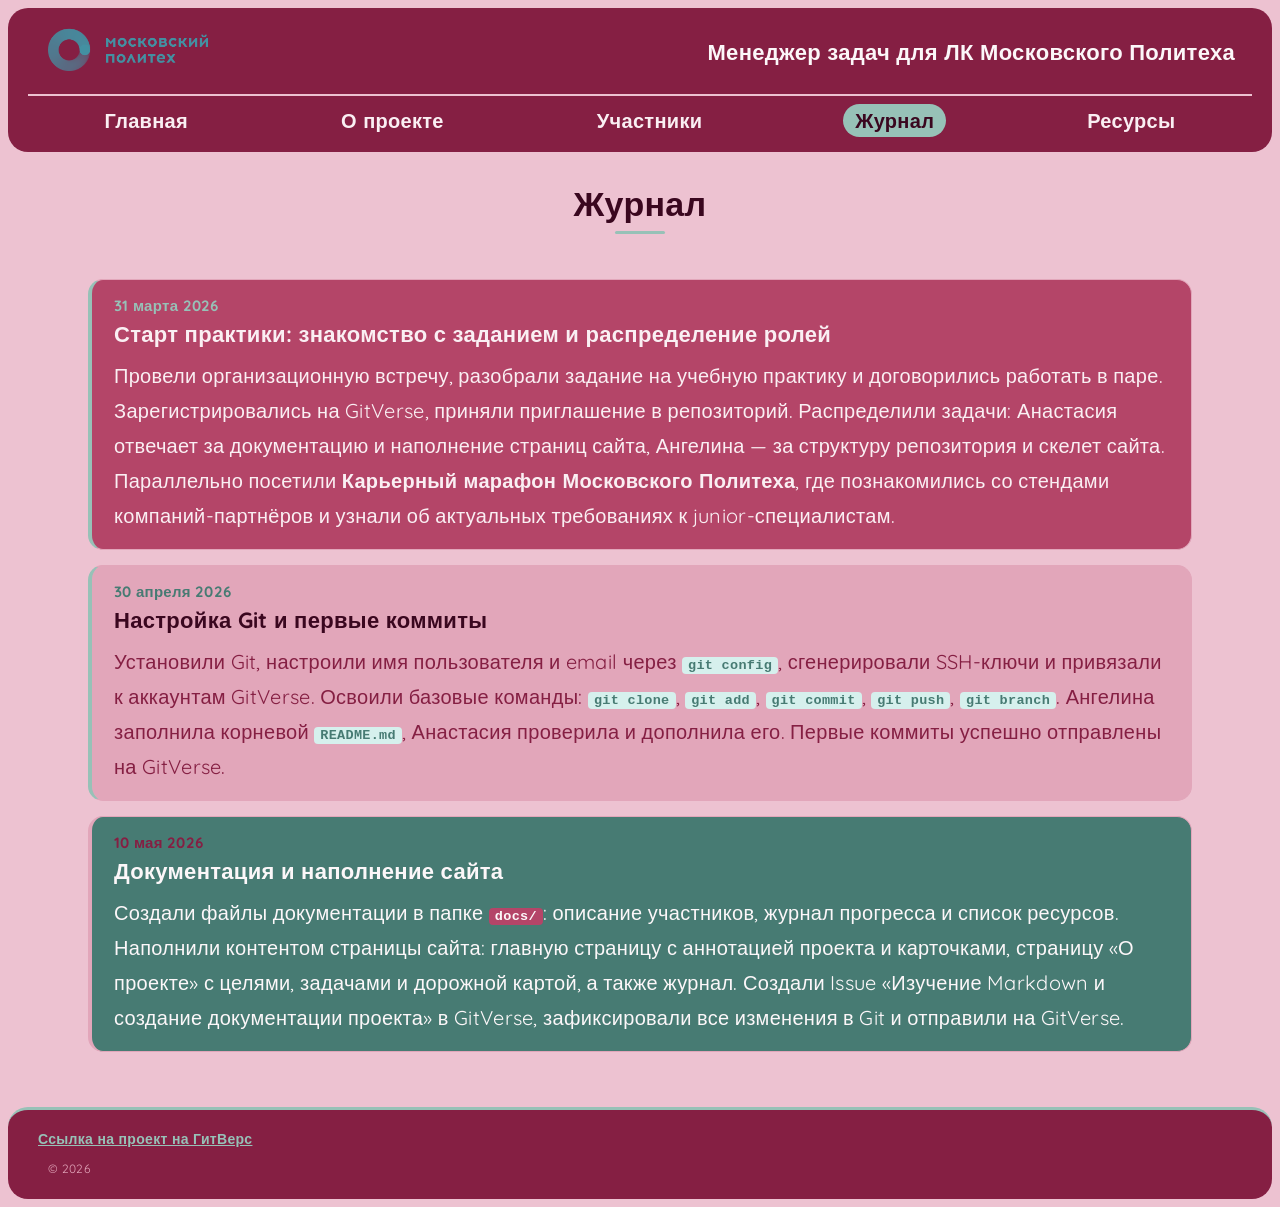
==== site/journal.html @ 73a9bd1a "файлики проектика" ====
<!DOCTYPE html>
<html lang="ru">
<head>
    <meta charset="UTF-8">
    <meta name="viewport" content="width=device-width, initial-scale=1.0">
    <title>Журнал — Менеджер задач МосПолитех</title>
    <link rel="stylesheet" href="css/style.css">
</head>
<body>
    <header>
        <img src="./images/logo.png" alt="Логотип">
        <h1>Менеджер задач для ЛК Московского Политеха</h1>
        <nav>
            <a href="index.html">Главная</a>
            <a href="about.html">О проекте</a>
            <a href="members.html">Участники</a>
            <a href="journal.html" class="active">Журнал</a>
            <a href="resources.html">Ресурсы</a>
        </nav>
    </header>
    <main>
        <h2>Журнал</h2>

        <article>
            <time datetime="2026-03-31">31 марта 2026</time>
            <h3>Старт практики: знакомство с заданием и распределение ролей</h3>
            <p>
                Провели организационную встречу, разобрали задание на учебную практику и договорились 
                работать в паре. Зарегистрировались на GitVerse, приняли приглашение в репозиторий. 
                Распределили задачи: Анастасия отвечает за документацию и наполнение страниц сайта, 
                Ангелина — за структуру репозитория и скелет сайта. Параллельно посетили 
                <strong>Карьерный марафон Московского Политеха</strong>, где познакомились 
                со стендами компаний-партнёров и узнали об актуальных требованиях к junior-специалистам.
            </p>
        </article>

        <article>
            <time datetime="2026-04-30">30 апреля 2026</time>
            <h3>Настройка Git и первые коммиты</h3>
            <p>
                Установили Git, настроили имя пользователя и email через <code>git config</code>, 
                сгенерировали SSH-ключи и привязали к аккаунтам GitVerse. Освоили базовые команды: 
                <code>git clone</code>, <code>git add</code>, <code>git commit</code>, <code>git push</code>, 
                <code>git branch</code>. Ангелина заполнила корневой <code>README.md</code>, 
                Анастасия проверила и дополнила его. Первые коммиты успешно отправлены на GitVerse.
            </p>
        </article>

        <article>
            <time datetime="2026-05-10">10 мая 2026</time>
            <h3>Документация и наполнение сайта</h3>
            <p>
                Создали файлы документации в папке <code>docs/</code>: описание участников, журнал прогресса 
                и список ресурсов. Наполнили контентом страницы сайта: главную страницу с аннотацией проекта 
                и карточками, страницу «О проекте» с целями, задачами и дорожной картой, а также журнал. 
                Создали Issue «Изучение Markdown и создание документации проекта» в GitVerse, 
                зафиксировали все изменения в Git и отправили на GitVerse.
            </p>
        </article>

    </main>
    <footer>
        <a href="https://gitverse.ru/mospol/project-practice-2026-ilosfi">Ссылка на проект на ГитВерс</a>
        <p>© 2026</p> 
    </footer>
</body>
</html>
---- site/css/style.css ----
@import url('https://fonts.googleapis.com/css2?family=Quicksand:wght@400;500;600;700&display=swap');

:root {
    font-family: 'Quicksand', Arial, sans-serif;
    font-size: 62.5%;
    font-weight: 400;
    letter-spacing: 0.3px;

    --rose-ink: #3a071f;
    --blush-wine: #851f43;
    --petal-dust: #b44568;
    --powder-rose: #e2a6ba;
    --pinky-blur: #edc2d1;
    --ivory-bloom: #faeff3;
    --white: #fcf7f9;

    --mint: #97c1b7;
    --mint-light: #d6f0ed;
    --mint-dark: #477b73;

    background-color: var(--pinky-blur);
    color: var(--rose-ink);
}
html { 
    box-sizing: border-box; 
}
*, 
*::before, 
*::after { 
    box-sizing: inherit; 
}
body {
    
    display: flex;
    flex-direction: column;
    min-height: 95vh;
}
main { 
    margin: 0 80px;
    flex-grow: 1; 
}





header {
    background-color: var(--blush-wine);
    border-radius: 20px;
    display: grid;
    grid-template-areas: "img head" "nav nav";
    gap: 5px;
    padding: 15px 20px;
}
header img {
    grid-area: img;
    width: 160px;
    height: auto;
    margin-left: 20px;
    filter: invert(50%) sepia(10%) saturate(1999%) hue-rotate(2304deg) brightness(99%) contrast(90%);
}
h1 {
    grid-area: head;
    font-size: 2.2rem;
    font-weight: 700;
    margin-right: 17px;
    text-align: right;
    color: var(--white);
    line-height: 1.3;
}





nav {
    grid-area: nav;
    margin-top: 8px;
    display: flex;
    justify-content: space-around;
    border-top: 2px solid var(--pinky-blur);
    padding-top: 8px;
}
nav a {
    font-size: 2rem;
    text-decoration: none;
    color: var(--ivory-bloom);
    font-weight: 600;
    padding: 4px 12px;
    border-radius: 20px;
    transition: all ease 0.2s;
}
nav a:hover {
    background-color: var(--mint);
    color: var(--white);
}
nav a.active {
    background-color: var(--mint);
    color: var(--rose-ink);
}





h2 {
    font-size: 3.4rem;
    font-weight: 700;
    margin-top: 30px;
    padding-bottom: 30px;
    color: var(--rose-ink);
    text-align: center;
    margin-bottom: 12px;
}
h2::after {
    content: '';
    display: block;
    width: 50px;
    height: 3px;
    background-color: var(--mint);
    margin: 6px auto 0;
    border-radius: 2px;
}
p {
    font-size: 2rem;
    color: var(--blush-wine);
    margin: 0 20px;
    line-height: 1.75;
}





a.btn {
    display: block;
    font-size: 1.5rem;
    font-weight: 700;
    color: var(--white);
    background-color: var(--mint-dark);
    border: none;
    border-radius: 20px;
    padding: 9px 22px;
    text-decoration: none;
    text-align: center;
    margin: 18px auto;
    width: fit-content;
    transition: opacity 0.2s ease;
}
a.btn:hover { 
    opacity: 0.82; 
}





footer {
    background-color: var(--blush-wine);
    font-size: 1.4rem;
    padding: 20px;
    border-radius: 20px;
    border-top: 3px solid var(--mint);
    margin-top: 40px;
}
footer a {
    margin-left: 10px;
    color: var(--mint);
    font-weight: 600;
}
footer p {
    font-size: 1.2rem;
    margin-top: 10px;
    color: var(--powder-rose);
}





.index-cards {
    display: grid;
    grid-template-columns: 1fr 1fr 1fr;
    gap: 15px;
    margin: 50px 0 15px;
}
.index-card {
    background-color: var(--powder-rose);

    border-radius: 15px;
    padding: 20px 10px;
    text-align: center;
    transition: transform 0.2s ease, box-shadow 0.2s ease;
}
.index-card:hover {
    transform: translateY(-3px);
    box-shadow: 0 6px 18px rgba(126, 200, 160, 0.25);
}
.index-card:first-child {
    background-color: var(--petal-dust);
}
.index-card:first-child h3,
.index-card:first-child p {
    color: var(--ivory-bloom);
}
.index-card:last-child {
    background-color: var(--mint-dark);
}
.index-card:last-child h3,
.index-card:last-child p {
    color: var(--white);
}
.index-card-icon {
    font-size: 2.8rem;
    margin-bottom: 8px;
}
.index-card h3 {
    font-size: 2.4rem;
    color: var(--rose-ink);
    margin-bottom: 8px;
    font-weight: 700;
}
.index-card p { 
    margin: 0; 
}





section { 
    margin: 20px 0; 
    background-color: #e2a6ba;
    border-radius: 10px;
}
section h3 {
    font-size: 2.4rem;
    background-color: var(--petal-dust);
    border-radius: 8px;
    color: var(--ivory-bloom);
    margin-bottom: 8px;
    border-left: 4px solid var(--mint);
    padding-left: 10px;
    font-weight: 700;
}
section ol, section ul {
    font-size: 2rem;
    color: var(--blush-wine);
    padding-left: 55px;
    line-height: 1.9;
}
table {
    width: 100%;
    border-collapse: collapse;
    margin-top: 30px;
    font-size: 1.5rem;
}
th {
    background-color: var(--mint-dark);
    color: var(--rose-ink);
    padding: 12px 12px;
    text-align: left;
    font-weight: 700;
}
td {
    background-color: var(--mint-light);
    color: var(--blush-wine);
    padding: 20px 12px;
    border-bottom: 1px solid var(--powder-rose);
}
tr:hover td { 
    background-color: var(--pinky-blur); 
}





.members-grid {
    display: grid;
    grid-template-columns: 1fr 1fr 1fr;
    gap: 20px;
    margin: 15px auto 0;
}
.member {
    padding: 5px 8px;
    border-bottom: 3px solid var(--mint-dark);
    border-radius: 12px;
    background-color: var(--powder-rose);
}
.member h3 {
    font-size: 1.7rem;
    color: var(--blush-wine);
    margin-bottom: 3px;
    font-weight: 600;
}
.member p {
    color: var(--mint-dark);
    margin: 0;
    font-size: 1.4rem;
}
.member.me {
    background-color: var(--petal-dust);
    border-radius: 10px;
    border: none;
    padding: 8px 12px;
}
.member.me h3 {
    color: var(--ivory-bloom);
    font-size: 1.7rem;
}
.member.me p {
    color: var(--mint);
}





article {
    background-color: var(--powder-rose);
    border: 1px solid var(--powder-rose);
    border-left: 4px solid var(--mint);
    border-radius: 15px;
    padding: 16px 22px;
    margin: 15px 0;
    transition: box-shadow 0.2s ease;
}
article:first-of-type {
    background-color: var(--petal-dust);
    border-left: 4px solid var(--mint);
}
article:first-of-type time { 
    color: var(--mint); 
}
article:first-of-type h3,
article:first-of-type p { 
    color: var(--ivory-bloom); 
}
article:first-of-type code {
    background-color: var(--rose-ink);
    color: var(--mint);
}
article:last-of-type {
    background-color: var(--mint-dark);
    border-left: 4px solid var(--powder-rose);
}
article:last-of-type time {
    color: var(--blush-wine);
}
article:last-of-type h3 {
    color: var(--white);
}
article:last-of-type p {
    color: var(--white);
}
article:last-of-type code {
    background-color: var(--petal-dust);
    color: var(--white);
}
article:hover {
    box-shadow: 0 4px 14px rgba(126, 200, 160, 0.2);
}
article time {
    font-size: 1.5rem;
    color: var(--mint-dark);
    font-weight: 700;
    display: block;
    margin-bottom: 5px;
}
article h3 {
    font-size: 2.2rem;
    color: var(--rose-ink);
    margin: 0 0 10px;
    font-weight: 700;
}
article p {
    font-size: 1.7;
    margin: 0;
    line-height: 1.75;
}
article code {
    background-color: var(--mint-light);
    color: var(--mint-dark);
    padding: 1px 6px;
    border-radius: 4px;
    font-size: 1.35rem;
    font-weight: 600;
}





.resource {
    background-color: var(--powder-rose);
    border: 3px solid var(--petal-dust);
    border-radius: 12px;
    margin: 15px 0;
    padding: 12px 20px;
}
.resource:nth-child(odd) {
    background-color: var(--petal-dust);
}
.resource:nth-child(odd) h3 { 
    color: var(--ivory-bloom); 
}
.resource:nth-child(odd) a {
    color: var(--mint);
}
.resource h3 {
    margin: 5px 0 10px;
    color: var(--rose-ink);
    font-size: 2.2rem;
    font-weight: 700;
}
.resource a {
    color: var(--mint-dark);
    font-size: 1.5rem;
    font-weight: 600;
    text-decoration: none;
}
.resource a:hover { 
    text-decoration: underline; 
}
.resource p { 
    font-size: 2rem; 
}
.photos {
    display: flex;
    gap: 10px;
    align-items: flex-start;
    margin-top: 12px;
    flex-wrap: wrap;
}
.resource img {
    width: 200px;
    height: 150px;
    object-fit: cover;
    border: 6px solid var(--mint);
    border-radius: 14px;
    margin: 0;
    transition: transform 0.2s ease;
    display: block;
}
.resource img:hover { 
    transform: scale(1.03); 
}
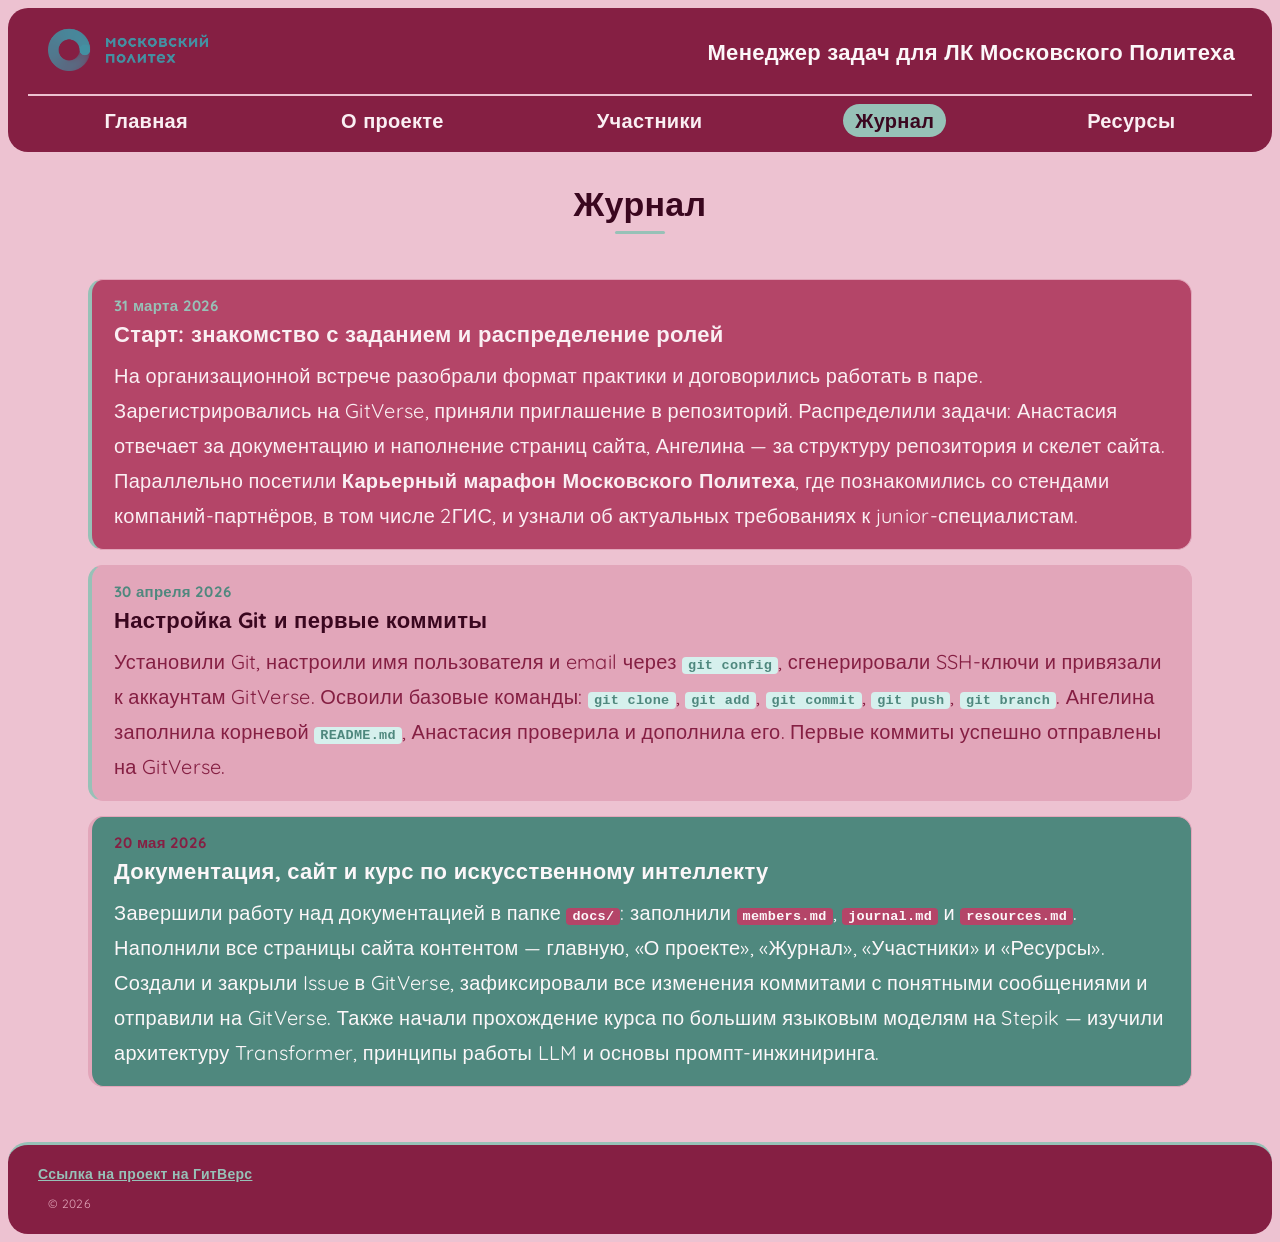
==== commit bac44fff: "мямямя_ссылочки_журнал" ====
--- a/site/journal.html
+++ b/site/journal.html
@@ -23,14 +23,15 @@
 
         <article>
             <time datetime="2026-03-31">31 марта 2026</time>
-            <h3>Старт практики: знакомство с заданием и распределение ролей</h3>
+            <h3>Старт: знакомство с заданием и распределение ролей</h3>
             <p>
-                Провели организационную встречу, разобрали задание на учебную практику и договорились 
-                работать в паре. Зарегистрировались на GitVerse, приняли приглашение в репозиторий. 
-                Распределили задачи: Анастасия отвечает за документацию и наполнение страниц сайта, 
-                Ангелина — за структуру репозитория и скелет сайта. Параллельно посетили 
-                <strong>Карьерный марафон Московского Политеха</strong>, где познакомились 
-                со стендами компаний-партнёров и узнали об актуальных требованиях к junior-специалистам.
+                На организационной встрече разобрали формат практики и договорились работать в паре.
+                Зарегистрировались на GitVerse, приняли приглашение в репозиторий.
+                Распределили задачи: Анастасия отвечает за документацию и наполнение страниц сайта,
+                Ангелина — за структуру репозитория и скелет сайта. Параллельно посетили
+                <strong>Карьерный марафон Московского Политеха</strong>, где познакомились
+                со стендами компаний-партнёров, в том числе 2ГИС, и узнали об актуальных
+                требованиях к junior-специалистам.
             </p>
         </article>
 
@@ -38,23 +39,25 @@
             <time datetime="2026-04-30">30 апреля 2026</time>
             <h3>Настройка Git и первые коммиты</h3>
             <p>
-                Установили Git, настроили имя пользователя и email через <code>git config</code>, 
-                сгенерировали SSH-ключи и привязали к аккаунтам GitVerse. Освоили базовые команды: 
-                <code>git clone</code>, <code>git add</code>, <code>git commit</code>, <code>git push</code>, 
-                <code>git branch</code>. Ангелина заполнила корневой <code>README.md</code>, 
+                Установили Git, настроили имя пользователя и email через <code>git config</code>,
+                сгенерировали SSH-ключи и привязали к аккаунтам GitVerse. Освоили базовые команды:
+                <code>git clone</code>, <code>git add</code>, <code>git commit</code>, <code>git push</code>,
+                <code>git branch</code>. Ангелина заполнила корневой <code>README.md</code>,
                 Анастасия проверила и дополнила его. Первые коммиты успешно отправлены на GitVerse.
             </p>
         </article>
 
         <article>
-            <time datetime="2026-05-10">10 мая 2026</time>
-            <h3>Документация и наполнение сайта</h3>
+            <time datetime="2026-05-20">20 мая 2026</time>
+            <h3>Документация, сайт и курс по искусственному интеллекту</h3>
             <p>
-                Создали файлы документации в папке <code>docs/</code>: описание участников, журнал прогресса 
-                и список ресурсов. Наполнили контентом страницы сайта: главную страницу с аннотацией проекта 
-                и карточками, страницу «О проекте» с целями, задачами и дорожной картой, а также журнал. 
-                Создали Issue «Изучение Markdown и создание документации проекта» в GitVerse, 
-                зафиксировали все изменения в Git и отправили на GitVerse.
+                Завершили работу над документацией в папке <code>docs/</code>: заполнили
+                <code>members.md</code>, <code>journal.md</code> и <code>resources.md</code>.
+                Наполнили все страницы сайта контентом — главную, «О проекте», «Журнал»,
+                «Участники» и «Ресурсы». Создали и закрыли Issue в GitVerse, зафиксировали
+                все изменения коммитами с понятными сообщениями и отправили на GitVerse.
+                Также начали прохождение курса по большим языковым моделям на Stepik —
+                изучили архитектуру Transformer, принципы работы LLM и основы промпт-инжиниринга.
             </p>
         </article>
 
--- a/site/css/style.css
+++ b/site/css/style.css
@@ -16,7 +16,7 @@
 
     --mint: #97c1b7;
     --mint-light: #d6f0ed;
-    --mint-dark: #477b73;
+    --mint-dark: #4f887e;
 
     background-color: var(--pinky-blur);
     color: var(--rose-ink);
@@ -257,14 +257,14 @@
 }
 th {
     background-color: var(--mint-dark);
-    color: var(--rose-ink);
+    color: var(--ivory-bloom);
     padding: 12px 12px;
     text-align: left;
     font-weight: 700;
 }
 td {
-    background-color: var(--mint-light);
-    color: var(--blush-wine);
+    background-color: var(--mint);
+    color: var(--rose-ink);
     padding: 20px 12px;
     border-bottom: 1px solid var(--powder-rose);
 }
